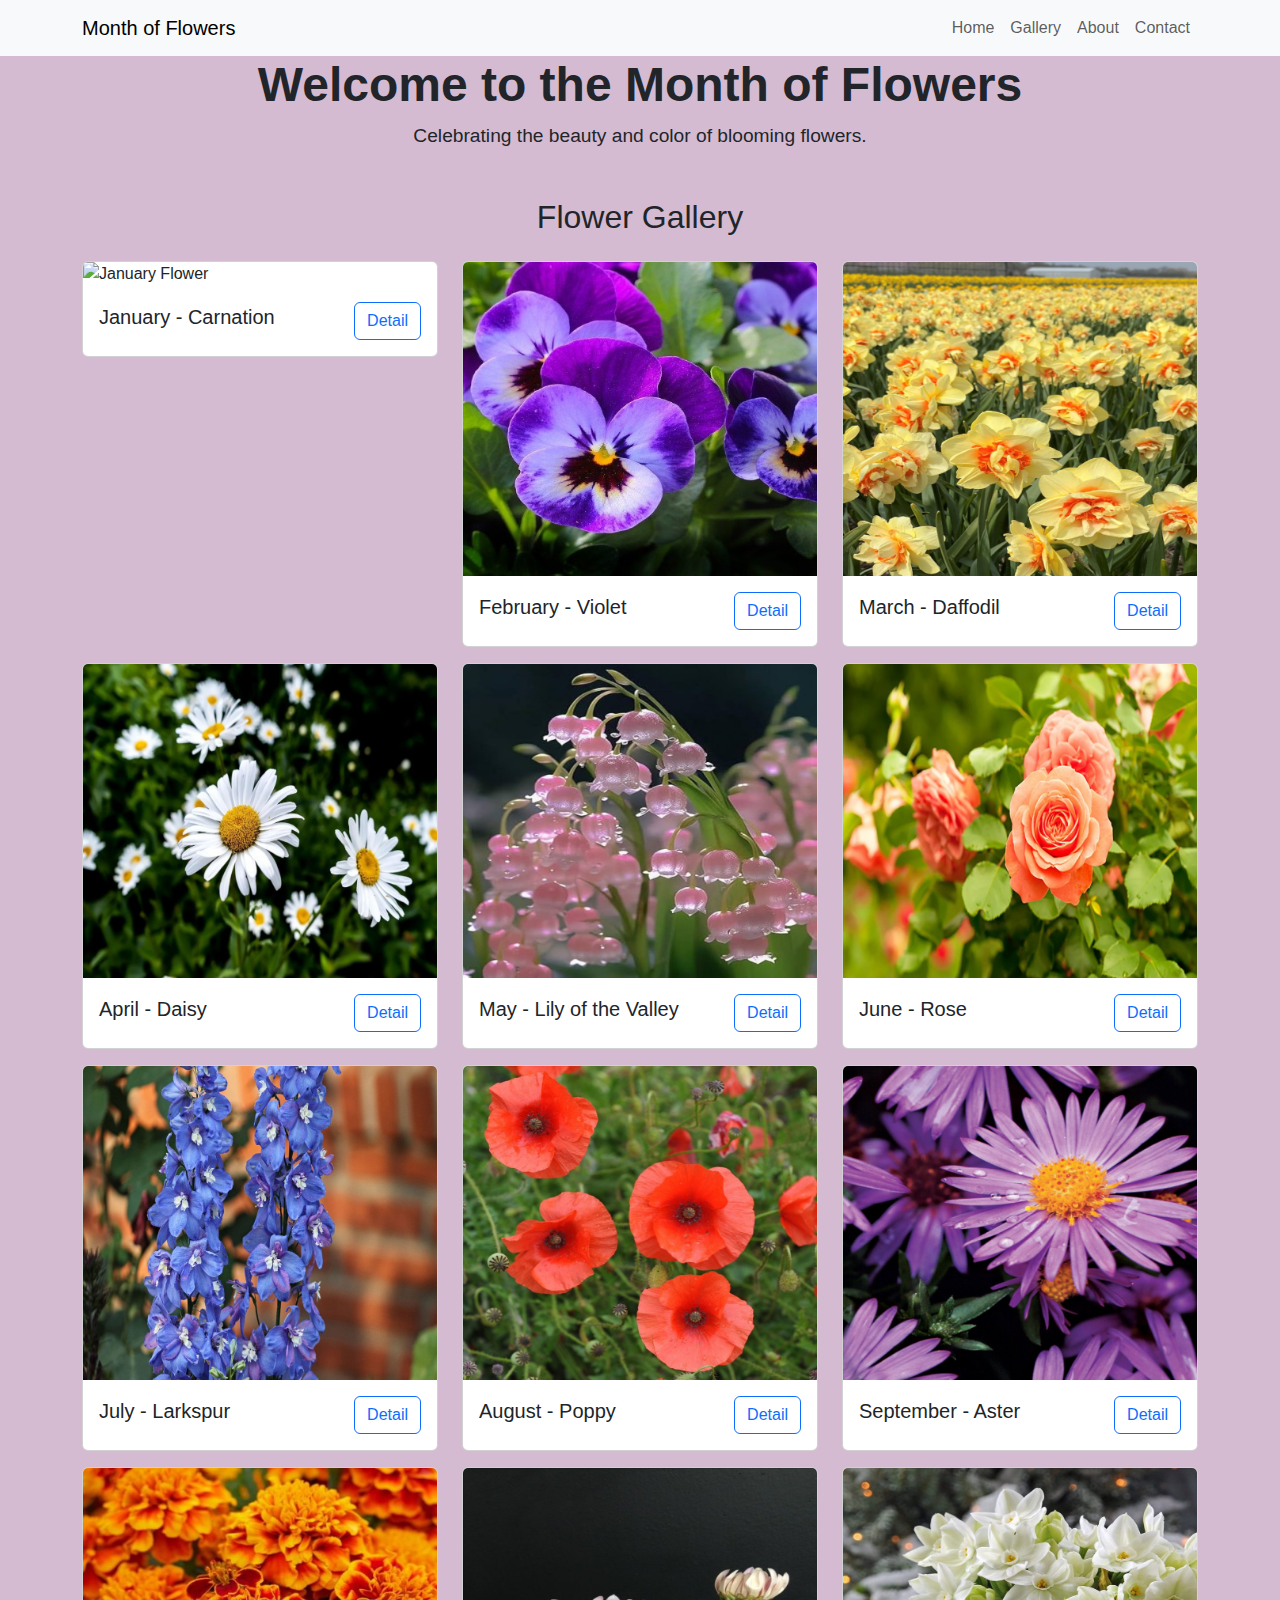
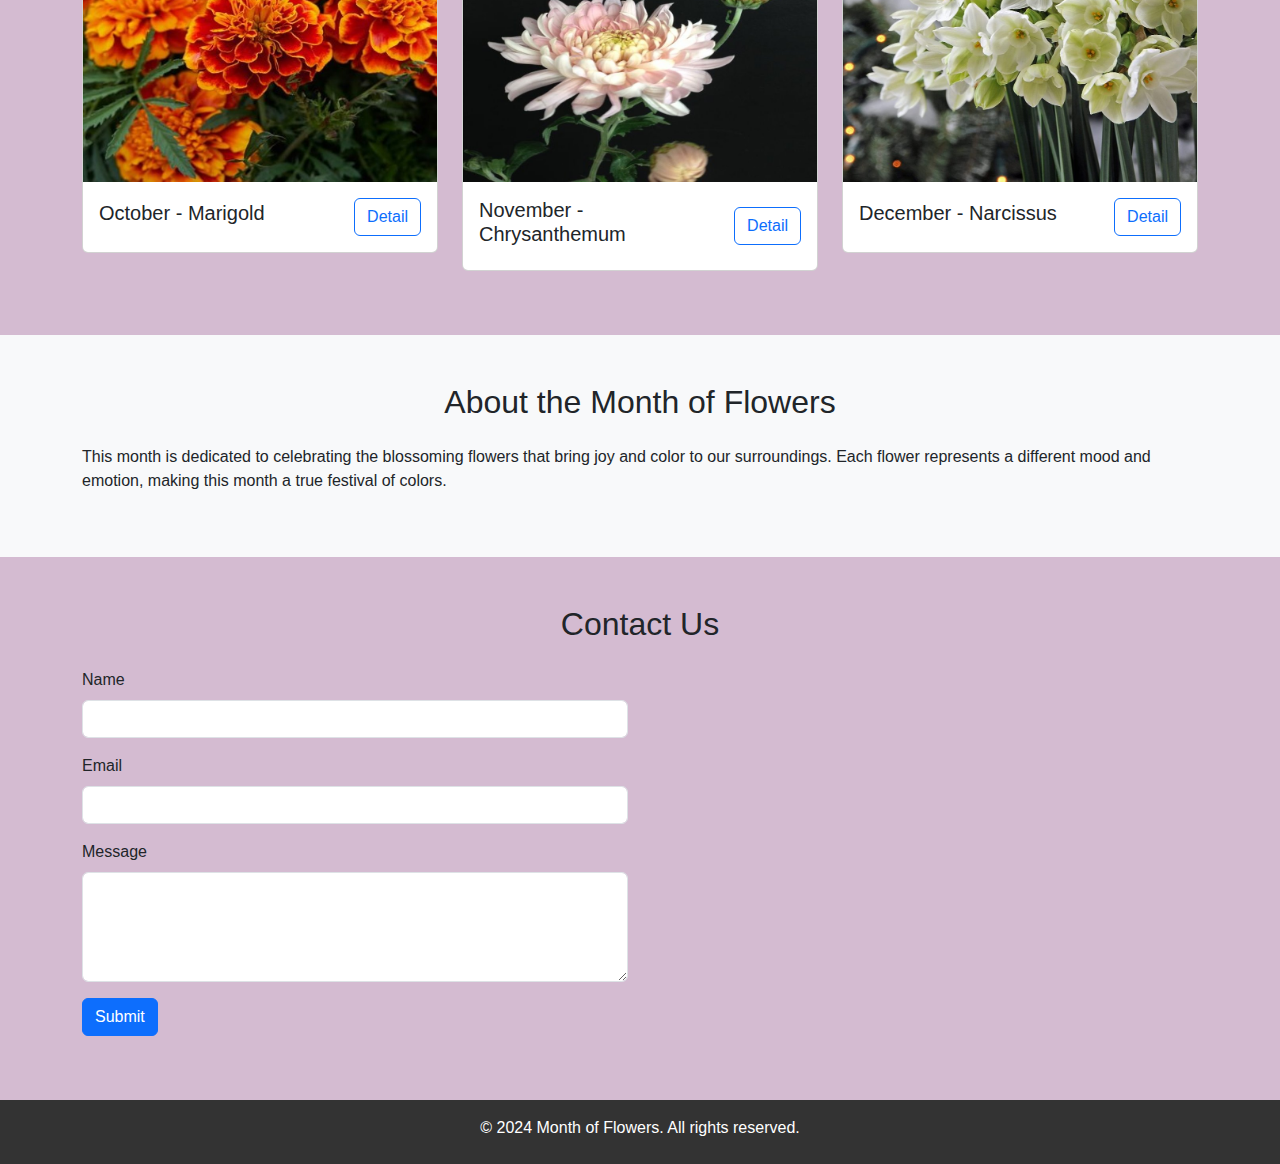
==== index.html @ 250e0b45 "initial commit" ====
<!DOCTYPE html>
<html lang="en">

<head>
    <meta charset="UTF-8">
    <meta name="viewport" content="width=device-width, initial-scale=1.0">
    <title>Month of Flowers</title>
    <link rel="icon" href="images/logo.jpg">
    <link href="css/bootstrap.min.css" rel="stylesheet">
    <link rel="stylesheet" href="styles.css">
    <!-- <style>
        body {
            font-family: Arial, sans-serif;
            background-color: rgb(212, 187, 209);
        }

        /* .hero-section {
            background: url('images/background.jpg') no-repeat center center/cover;
            color: white;
            padding: 120px 0;
        } */

        .hero-section h1 {
            font-size: 3rem;
            font-weight: bold;
        }

        .hero-section p {
            font-size: 1.2rem;
            max-width: 600px;
            margin: 0 auto;
        }

        #gallery .card {
            transition: transform 0.3s;
        }

        #gallery .card:hover {
            transform: scale(1.05);
        }

        .navbar-nav .nav-link {
            transition: all 0.5s;
        }

        .navbar-nav .nav-link:hover {
            color: #c91658;
        }

        .google-map {
            padding-bottom: 50%;
            position: relative;
        }

        .google-map iframe {
            height: 100%;
            width: 100%;
            left: 0;
            top: 0;
            position: absolute;
        }

        footer {
            background: #333;
            color: white;
        }
    </style> -->    
</head>

<body>

    <nav class="navbar navbar-expand-lg navbar-light bg-light">
        <div class="container">
            <a class="navbar-brand" href="#">Month of Flowers</a>
            <button class="navbar-toggler" type="button" data-bs-toggle="collapse" data-bs-target="#navbarNav"
                aria-controls="navbarNav" aria-expanded="false" aria-label="Toggle navigation">
                <span class="navbar-toggler-icon"></span>
            </button>
            <div class="collapse navbar-collapse" id="navbarNav">
                <ul class="navbar-nav ms-auto">
                    <li class="nav-item"><a class="nav-link" href="#home">Home</a></li>
                    <li class="nav-item"><a class="nav-link" href="#gallery">Gallery</a></li>
                    <li class="nav-item"><a class="nav-link" href="#about">About</a></li>
                    <li class="nav-item"><a class="nav-link" href="#contact">Contact</a></li>
                </ul>
            </div>
        </div>
    </nav>

    <section id="home" class="hero-section text-center">
        <div class="container">
            <h1 class="display-4">Welcome to the Month of Flowers</h1>
            <p class="lead">Celebrating the beauty and color of blooming flowers.</p>
        </div>
    </section>

    <section id="gallery" class="container my-5">
        <h2 class="text-center mb-4">Flower Gallery</h2>
        <div class="row">

            <div class="col-12 col-md-6 col-lg-4 mb-3">
                <div class="card">
                    <img src="images/carnation.jpg" class="card-img-top" alt="January Flower">
                    <div class="card-body d-flex justify-content-between align-items-center">
                        <h5 class="card-title">January - Carnation</h5>
                        <a class="btn btn-outline-primary" href="january.html" target="_blank">Detail</a>

                    </div>
                </div>
            </div>

            <div class="col-12 col-md-6 col-lg-4 mb-3">
                <div class="card">
                    <img src="images/violet.jpg" class="card-img-top" alt="February Flower">
                    <div class="card-body d-flex justify-content-between align-items-center">
                        <h5 class="card-title">February - Violet</h5>
                        <a class="btn btn-outline-primary" href="february.html" target="_blank">Detail</a>

                    </div>
                </div>
            </div>

            <div class="col-12 col-md-6 col-lg-4 mb-3">
                <div class="card">
                    <img src="images/daffodil.png" class="card-img-top" alt="March Flower">
                    <div class="card-body d-flex justify-content-between align-items-center">
                        <h5 class="card-title">March - Daffodil</h5>
                        <a class="btn btn-outline-primary" href="march.html" target="_blank">Detail</a>

                    </div>
                </div>
            </div>

            <div class="col-12 col-md-6 col-lg-4 mb-3">
                <div class="card">
                    <img src="images/daisy.jpg" class="card-img-top" alt="April Flower">
                    <div class="card-body d-flex justify-content-between align-items-center">
                        <h5 class="card-title">April - Daisy</h5>
                        <a class="btn btn-outline-primary" href="april.html" target="_blank">Detail</a>

                    </div>
                </div>
            </div>

            <div class="col-12 col-md-6 col-lg-4 mb-3">
                <div class="card">
                    <img src="images/lilyofthevalley.jpg" class="card-img-top" alt="May Flower">
                    <div class="card-body d-flex justify-content-between align-items-center">
                        <h5 class="card-title">May - Lily of the Valley</h5>
                        <a class="btn btn-outline-primary" href="may.html" target="_blank">Detail</a>

                    </div>
                </div>
            </div>

            <div class="col-12 col-md-6 col-lg-4 mb-3">
                <div class="card">
                    <img src="images/rose.jpg" class="card-img-top" alt="June Flower">
                    <div class="card-body d-flex justify-content-between align-items-center">
                        <h5 class="card-title">June - Rose</h5>
                        <a class="btn btn-outline-primary" href="june.html" target="_blank">Detail</a>

                    </div>
                </div>
            </div>

            <div class="col-12 col-md-6 col-lg-4 mb-3">
                <div class="card">
                    <img src="images/larkspur.jpg" class="card-img-top" alt="July Flower">
                    <div class="card-body d-flex justify-content-between align-items-center">
                        <h5 class="card-title">July - Larkspur</h5>
                        <a class="btn btn-outline-primary" href="july.html" target="_blank">Detail</a>

                    </div>
                </div>
            </div>

            <div class="col-12 col-md-6 col-lg-4 mb-3">
                <div class="card">
                    <img src="images/poppy.jpg" class="card-img-top" alt="August Flower">
                    <div class="card-body d-flex justify-content-between align-items-center">
                        <h5 class="card-title">August - Poppy</h5>
                        <a class="btn btn-outline-primary" href="august.html" target="_blank">Detail</a>

                    </div>
                </div>
            </div>

            <div class="col-12 col-md-6 col-lg-4 mb-3">
                <div class="card">
                    <img src="images/aster.jpg" class="card-img-top" alt="September Flower">
                    <div class="card-body d-flex justify-content-between align-items-center">
                        <h5 class="card-title">September - Aster</h5>
                        <a class="btn btn-outline-primary" href="september.html" target="_blank">Detail</a>

                    </div>
                </div>
            </div>

            <div class="col-12 col-md-6 col-lg-4 mb-3">
                <div class="card">
                    <img src="images/marigold.jpg" class="card-img-top" alt="October Flower">
                    <div class="card-body d-flex justify-content-between align-items-center">
                        <h5 class="card-title">October - Marigold</h5>
                        <a class="btn btn-outline-primary" href="october.html" target="_blank">Detail</a>

                    </div>
                </div>
            </div>

            <div class="col-12 col-md-6 col-lg-4 mb-3">
                <div class="card">
                    <img src="images/chrysanthemum.jpg" class="card-img-top" alt="November Flower">
                    <div class="card-body d-flex justify-content-between align-items-center">
                        <h5 class="card-title">November - Chrysanthemum</h5>
                        <a class="btn btn-outline-primary" href="november.html" target="_blank">Detail</a>

                    </div>
                </div>
            </div>

            <div class="col-12 col-md-6 col-lg-4 mb-3">
                <div class="card">
                    <img src="images/narcissus.jpg" class="card-img-top" alt="December Flower">
                    <div class="card-body d-flex justify-content-between align-items-center">
                        <h5 class="card-title">December - Narcissus</h5>
                        <a class="btn btn-outline-primary" href="december.html" target="_blank">Detail</a>

                    </div>
                </div>
            </div>
        </div>
    </section>

    <section id="about" class="bg-light py-5">
        <div class="container">
            <h2 class="text-center mb-4">About the Month of Flowers</h2>
            <p>This month is dedicated to celebrating the blossoming flowers that bring joy and color to our
                surroundings. Each flower represents a different mood and emotion, making this month a true festival of
                colors.</p>
        </div>
    </section>

    <section id="contact" class="container py-5">
        <div class="row">
            <h2 class="text-center mb-4">Contact Us</h2>
            <div class="col-12 col-md-6 mb-3">

                <form>
                    <div class="mb-3">
                        <label for="name" class="form-label">Name</label>
                        <input type="text" class="form-control" id="name" required>
                    </div>
                    <div class="mb-3">
                        <label for="email" class="form-label">Email</label>
                        <input type="email" class="form-control" id="email" required>
                    </div>
                    <div class="mb-3">
                        <label for="message" class="form-label">Message</label>
                        <textarea class="form-control" id="message" rows="4" required></textarea>
                    </div>
                    <button type="submit" class="btn btn-primary">Submit</button>
                </form>
            </div>
            <div class="col-12 col-md-6 mb-3">
                <div class="google-map">
                    <!-- <iframe src="" width="600" height="450" style="border:0;" allowfullscreen="" loading="lazy" referrerpolicy="no-referrer-when-downgrade"></iframe> -->
                    <iframe
                        src="https://www.google.com/maps/embed?pb=!1m14!1m8!1m3!1d14271.887427226058!2d96.1513504!3d19.8102327!3m2!1i1024!2i768!4f13.1!3m3!1m2!1s0x30c8bf4b081fa34b%3A0xc66cb18913e220c0!2sSecure%20Link%20Co.%2C%20Ltd.!5e1!3m2!1sen!2smm!4v1729508831575!5m2!1sen!2smm"
                        width="600" height="310" style="border:0;" allowfullscreen="" loading="lazy"
                        referrerpolicy="no-referrer-when-downgrade"></iframe>
                </div>
            </div>
        </div>
    </section>

    <div class="modal fade" id="thankYouModal">
        <div class="modal-dialog">
            <div class="modal-content">
                <div class="modal-header">
                    <h5 class="modal-title">Thank You!</h5>
                    <button type="button" class="btn-close" data-bs-dismiss="modal"></button>
                </div>
                <div class="modal-body">
                    Thank you for your message. We will get back to you shortly!
                </div>
                <div class="modal-footer">
                    <button type="button" class="btn btn-secondary" data-bs-dismiss="modal">Close</button>
                </div>
            </div>
        </div>
    </div>

    <footer class="text-center py-2">
        <p class="mt-2">&copy; 2024 Month of Flowers. All rights reserved.</p>
    </footer>

    <script src="js/bootstrap.bundle.min.js"></script>
    <script src="script.js"></script>
</body>

</html>
---- styles.css ----
body {
  font-family: Arial, sans-serif;
  background-color: rgb(212, 187, 209);
}

.hero-section h1 {
  font-size: 3rem;
  font-weight: bold;
}

.hero-section p {
  font-size: 1.2rem;
  max-width: 600px;
  margin: 0 auto;
}

#gallery .card {
  transition: transform 0.3s;
}

#gallery .card:hover {
  transform: scale(1.05);
}

.navbar-nav .nav-link {
  transition: all 0.5s;
}

.navbar-nav .nav-link:hover {
  color: #c91658;
}

.google-map {
  padding-bottom: 50%;
  position: relative;
}

.google-map iframe {
  height: 100%;
  width: 100%;
  left: 0;
  top: 0;
  position: absolute;
}

footer {
  background: #333;
  color: white;
}
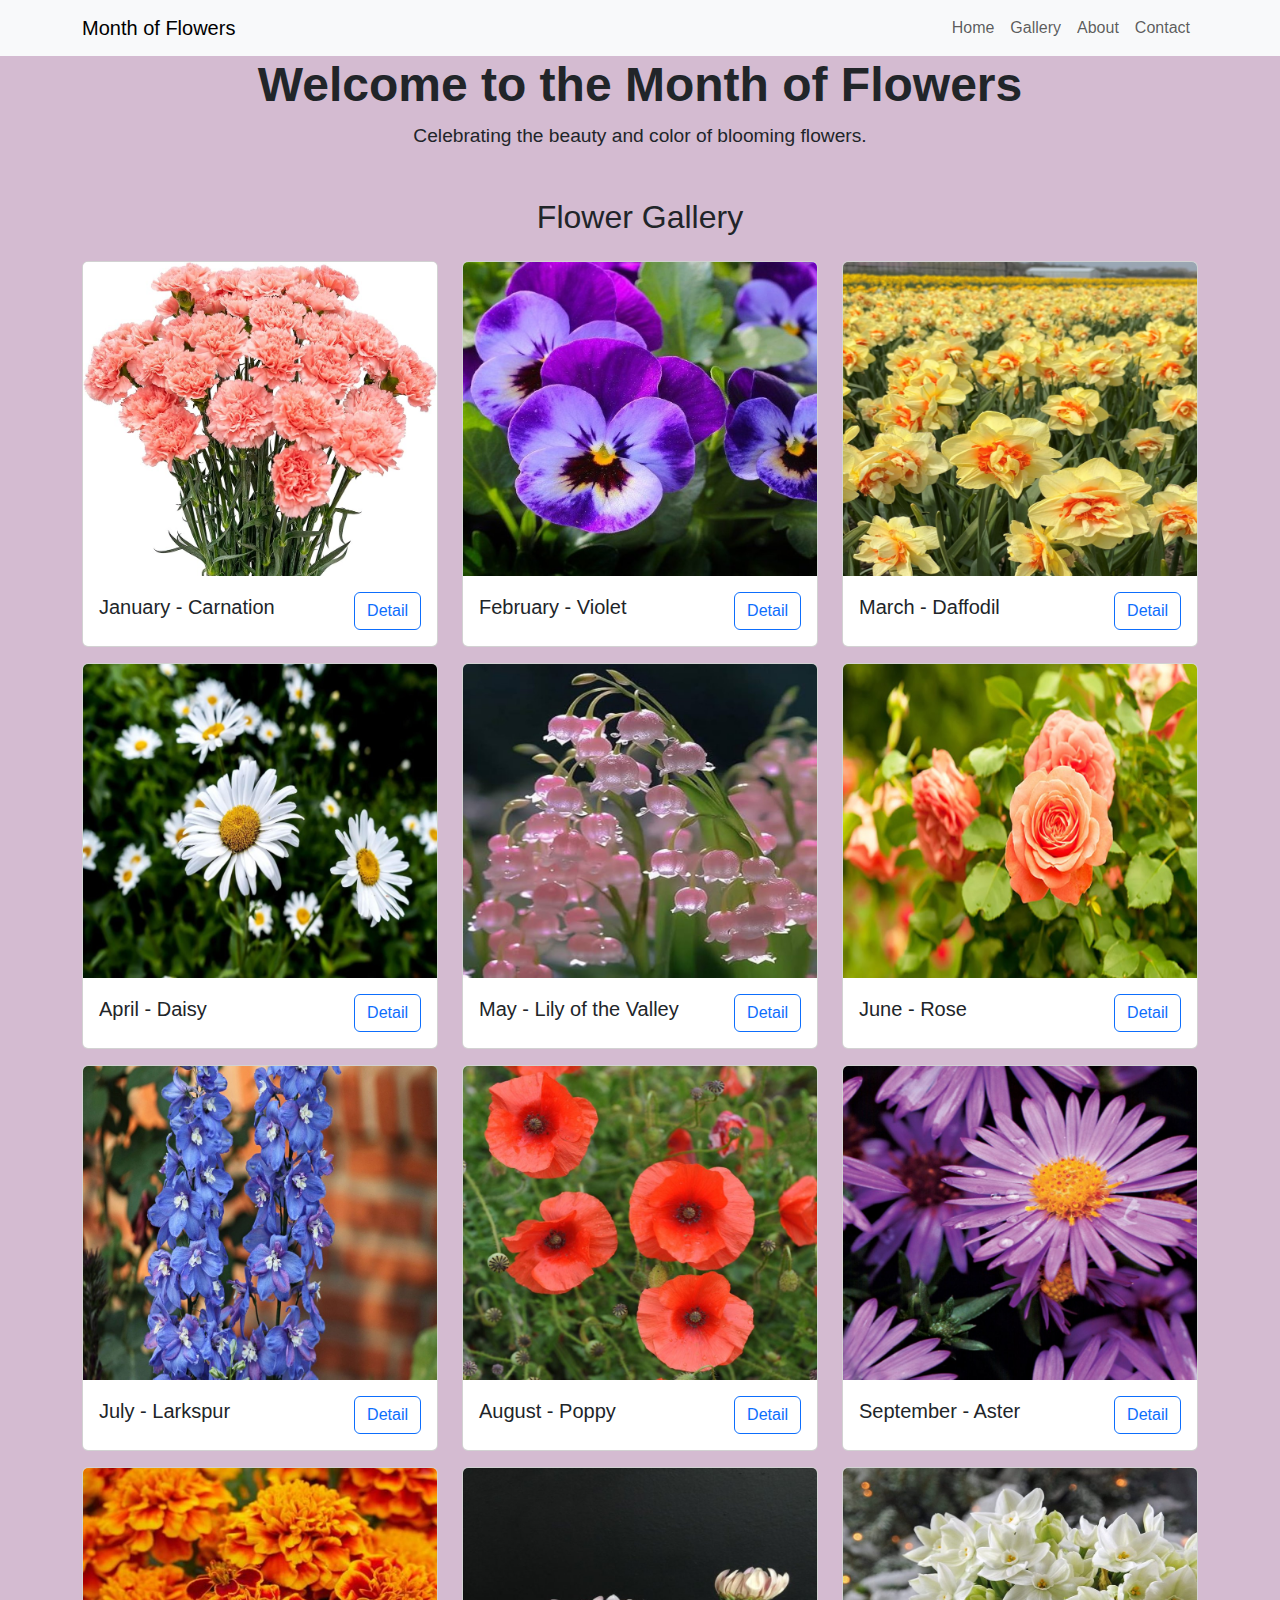
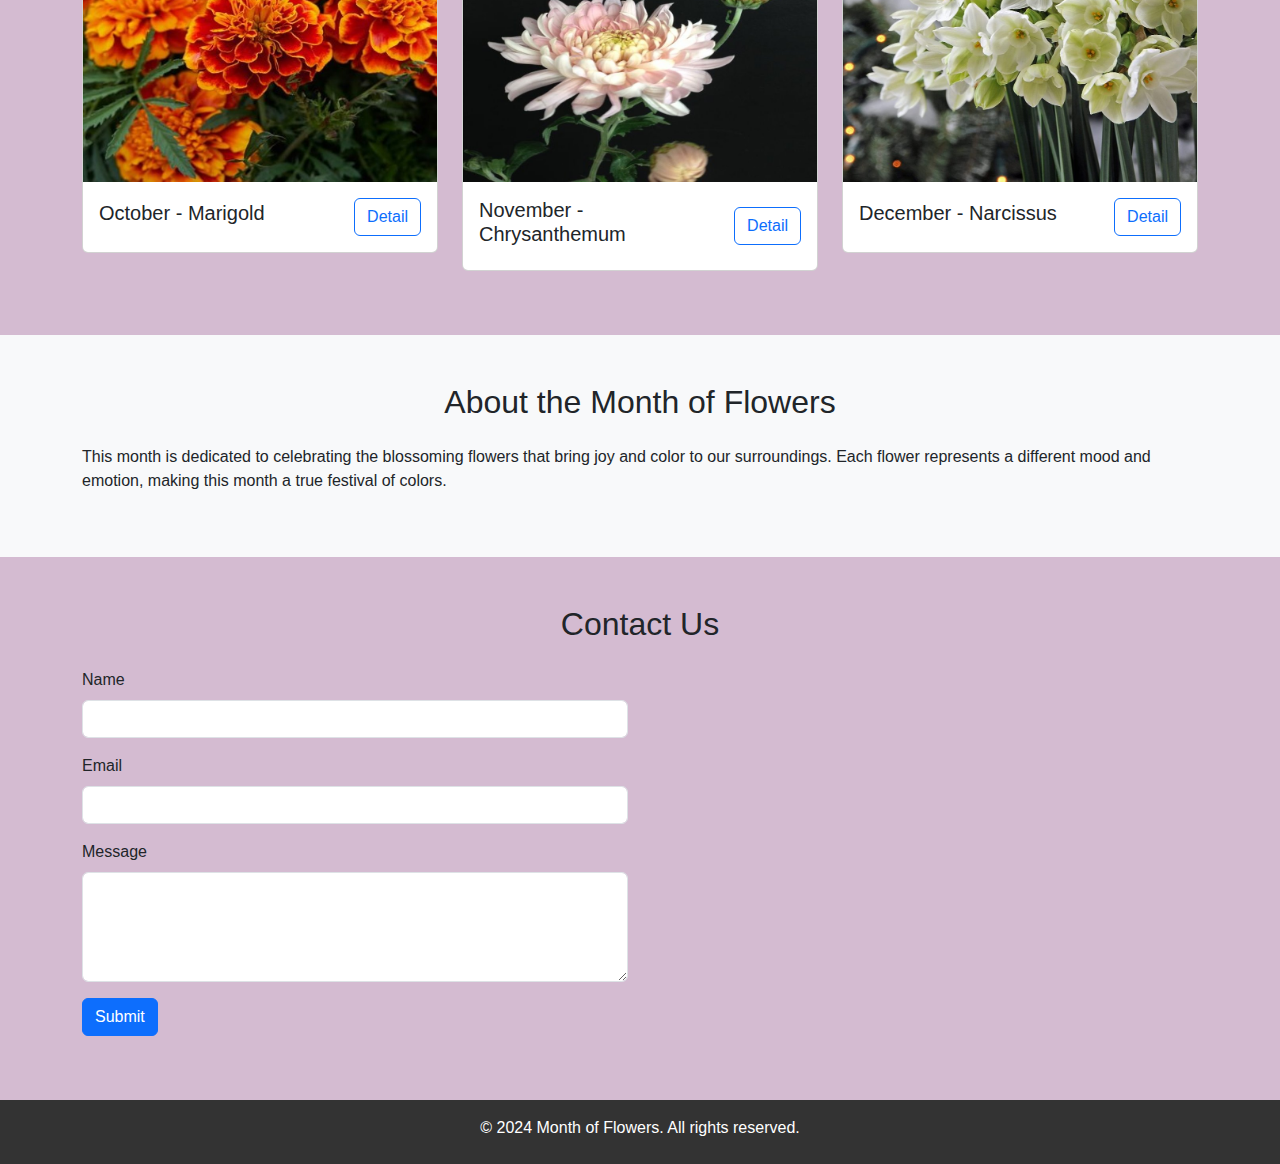
==== commit 768622c2: "add image" ====
--- a/index.html
+++ b/index.html
@@ -8,63 +8,7 @@
     <link rel="icon" href="images/logo.jpg">
     <link href="css/bootstrap.min.css" rel="stylesheet">
     <link rel="stylesheet" href="styles.css">
-    <!-- <style>
-        body {
-            font-family: Arial, sans-serif;
-            background-color: rgb(212, 187, 209);
-        }
-
-        /* .hero-section {
-            background: url('images/background.jpg') no-repeat center center/cover;
-            color: white;
-            padding: 120px 0;
-        } */
-
-        .hero-section h1 {
-            font-size: 3rem;
-            font-weight: bold;
-        }
-
-        .hero-section p {
-            font-size: 1.2rem;
-            max-width: 600px;
-            margin: 0 auto;
-        }
-
-        #gallery .card {
-            transition: transform 0.3s;
-        }
-
-        #gallery .card:hover {
-            transform: scale(1.05);
-        }
-
-        .navbar-nav .nav-link {
-            transition: all 0.5s;
-        }
-
-        .navbar-nav .nav-link:hover {
-            color: #c91658;
-        }
-
-        .google-map {
-            padding-bottom: 50%;
-            position: relative;
-        }
-
-        .google-map iframe {
-            height: 100%;
-            width: 100%;
-            left: 0;
-            top: 0;
-            position: absolute;
-        }
-
-        footer {
-            background: #333;
-            color: white;
-        }
-    </style> -->    
+    <link rel="stylesheet" href="https://cdnjs.cloudflare.com/ajax/libs/font-awesome/6.0.0-beta3/css/all.min.css">
 </head>
 
 <body>
@@ -100,7 +44,7 @@
 
             <div class="col-12 col-md-6 col-lg-4 mb-3">
                 <div class="card">
-                    <img src="images/carnation.jpg" class="card-img-top" alt="January Flower">
+                    <img src="images/Carnation.jpg" class="card-img-top" alt="January Flower">
                     <div class="card-body d-flex justify-content-between align-items-center">
                         <h5 class="card-title">January - Carnation</h5>
                         <a class="btn btn-outline-primary" href="january.html" target="_blank">Detail</a>
@@ -295,6 +239,8 @@
         <p class="mt-2">&copy; 2024 Month of Flowers. All rights reserved.</p>
     </footer>
 
+    <button onclick="topFunction()" id="myBtn"><i class="fas fa-arrow-up"></i></button>
+
     <script src="js/bootstrap.bundle.min.js"></script>
     <script src="script.js"></script>
 </body>
--- a/styles.css
+++ b/styles.css
@@ -43,6 +43,22 @@
   position: absolute;
 }
 
+#myBtn {
+  display: none;
+  position: fixed;
+  bottom: 20px;
+  right: 30px;
+  z-index: 99;
+  font-size: 14px;
+  border: none;
+  outline: none;
+  background-color: rgb(214, 107, 209);
+  color: white;
+  cursor: pointer;
+  padding: 10px;
+  border-radius: 3px;
+}
+
 footer {
   background: #333;
   color: white;
